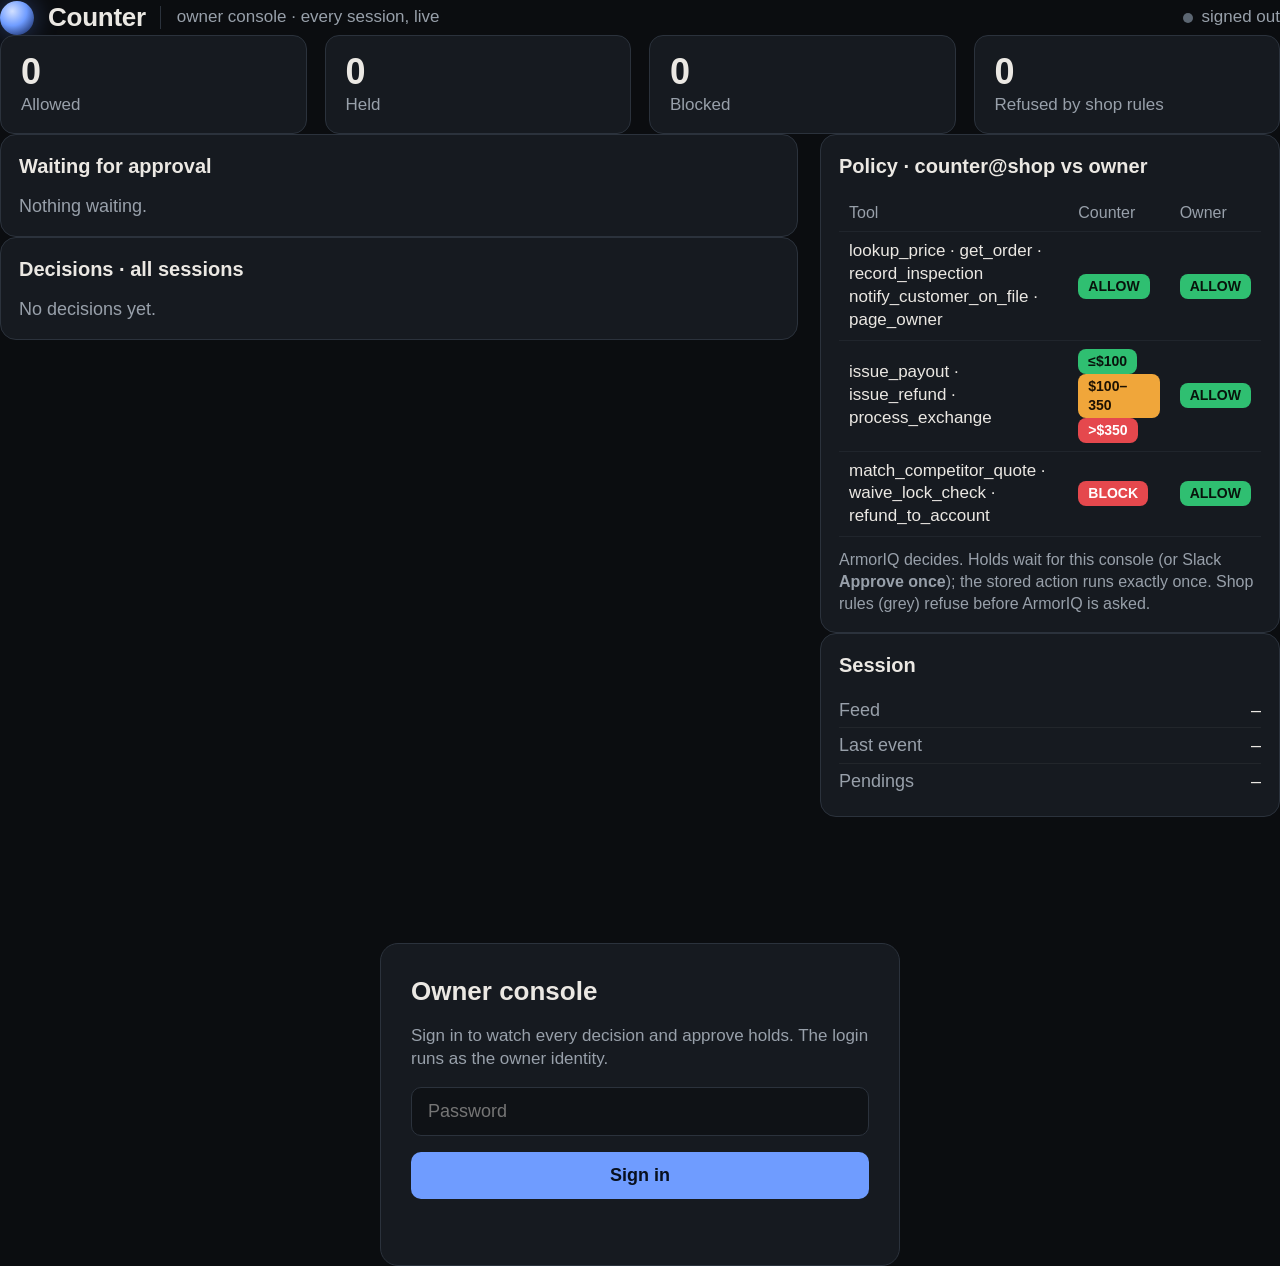
==== web/owner.html @ bdbe6e8f "web: call screen, owner console, six-beat mock replay, dev stub - index.html / app.js / style.css: t" ====
<!doctype html>
<html lang="en">
<head>
<meta charset="utf-8">
<title>Counter · owner console</title>
<meta name="viewport" content="width=device-width, initial-scale=1">
<link rel="stylesheet" href="style.css">
</head>
<body class="owner-page">

<header class="owner-head">
  <div class="brand">
    <span class="brand-orb"></span>
    <span class="brand-name">Counter</span>
    <span class="brand-sub">owner console · every session, live</span>
  </div>
  <div class="actions">
    <span class="status" id="feedState"><i class="dot"></i><span id="feedText">signed out</span></span>
    <button class="btn" id="resetBtn" hidden>Reset demo</button>
    <button class="btn" id="logoutBtn" hidden>Log out</button>
  </div>
</header>

<section class="stats">
  <div class="stat"><b id="stAllow">0</b><span>Allowed</span></div>
  <div class="stat"><b id="stHold">0</b><span>Held</span></div>
  <div class="stat"><b id="stBlock">0</b><span>Blocked</span></div>
  <div class="stat"><b id="stRefused">0</b><span>Refused by shop rules</span></div>
</section>

<section class="cols">
  <div>
    <div class="panel">
      <h2>Waiting for approval <span id="pendCount"></span></h2>
      <div id="pendList"><div class="empty" style="color:var(--mute)">Nothing waiting.</div></div>
    </div>
    <div class="panel">
      <h2>Decisions · all sessions <span id="decCount"></span></h2>
      <div class="dlist" id="decList">
        <div class="empty" style="color:var(--mute)">No decisions yet.</div>
      </div>
    </div>
  </div>
  <div>
    <div class="panel">
      <h2>Policy · counter@shop vs owner</h2>
      <table class="policy">
        <tr><th>Tool</th><th>Counter</th><th>Owner</th></tr>
        <tr><td>lookup_price · get_order · record_inspection<br>notify_customer_on_file · page_owner</td>
            <td><span class="pill allow">ALLOW</span></td><td><span class="pill allow">ALLOW</span></td></tr>
        <tr><td>issue_payout · issue_refund · process_exchange</td>
            <td><span class="pill allow">≤$100</span> <span class="pill hold">$100–350</span>
                <span class="pill block">&gt;$350</span></td>
            <td><span class="pill allow">ALLOW</span></td></tr>
        <tr><td>match_competitor_quote · waive_lock_check · refund_to_account</td>
            <td><span class="pill block">BLOCK</span></td><td><span class="pill allow">ALLOW</span></td></tr>
      </table>
      <p style="font-size:16px;color:var(--mute);margin:12px 0 0">
        ArmorIQ decides. Holds wait for this console (or Slack <b>Approve once</b>); the stored
        action runs exactly once. Shop rules (grey) refuse before ArmorIQ is asked.</p>
    </div>
    <div class="panel">
      <h2>Session</h2>
      <div class="kv"><span>Feed</span><span id="sessFeed">–</span></div>
      <div class="kv"><span>Last event</span><span id="sessLast">–</span></div>
      <div class="kv"><span>Pendings</span><span id="sessPend">–</span></div>
    </div>
  </div>
</section>

<div class="login" id="login">
  <h1>Owner console</h1>
  <p>Sign in to watch every decision and approve holds. The login runs as the owner identity.</p>
  <input id="pw" type="password" placeholder="Password" autocomplete="current-password">
  <button id="go">Sign in</button>
  <div class="err" id="loginErr"></div>
</div>

<script type="module">
const $ = (id) => document.getElementById(id);
const state = {token: sessionStorage.getItem("counter_owner_token") || "", decisions: [], pendings: {},
  stats: {allow: 0, hold: 0, block: 0, refused: 0}, es: null};

const money = (a) => (a === null || a === undefined || a === "") ? "" :
  "$" + (Number(a) % 1 === 0 ? String(Number(a)) : Number(a).toFixed(2));
const time = (ts) => ts ? new Date(ts).toLocaleTimeString([], {hour12: false}) : "";
const esc = (s) => String(s ?? "").replace(/[&<>"]/g, (c) => ({"&": "&amp;", "<": "&lt;", ">": "&gt;", '"': "&quot;"}[c]));
const who = (role) => role === "owner" ? "owner · Sam" : "counter@shop";

async function api(path, opts = {}) {
  const res = await fetch(path, {...opts, headers: {"Content-Type": "application/json",
    "X-Owner-Token": state.token, ...(opts.headers || {})}});
  if (res.status === 401) { signOut("Session expired. Sign in again."); throw new Error("401"); }
  if (!res.ok && res.status !== 409) throw new Error(`${res.status}`);
  return res.status === 409 ? {conflict: true} : res.json();
}

function setFeed(kind, text) { $("feedState").className = "status" + (kind ? " " + kind : ""); $("feedText").textContent = text; }

async function signIn(password) {
  const res = await fetch("api/session", {method: "POST", headers: {"Content-Type": "application/json"},
    body: JSON.stringify({role: "owner", password})});
  if (!res.ok) throw new Error(res.status === 401 ? "Wrong password." : `login failed (${res.status})`);
  const data = await res.json();
  state.token = data.owner_token || data.token || "";
  if (!state.token) throw new Error("no owner token in the session response");
  sessionStorage.setItem("counter_owner_token", state.token);
  $("login").hidden = true; $("resetBtn").hidden = false; $("logoutBtn").hidden = false;
  $("sessFeed").textContent = data.identity_label || "owner";
  setFeed("live", "live feed");
  openStream();
  await loadPending();
}

function signOut(message) {
  state.es?.close(); state.es = null;
  sessionStorage.removeItem("counter_owner_token");
  state.token = "";
  $("login").hidden = false; $("resetBtn").hidden = true; $("logoutBtn").hidden = true;
  setFeed("", "signed out");
  if (message) $("loginErr").textContent = message;
}

function openStream() {
  const url = `api/events?session_id=*&token=${encodeURIComponent(state.token)}`;
  const es = new EventSource(url);
  state.es = es;
  for (const type of ["decision", "pending", "pending_resolved", "reset", "case"]) {
    es.addEventListener(type, (ev) => { try { onEvent(type, JSON.parse(ev.data)); } catch { /* ignore */ } });
  }
  es.onopen = () => setFeed("live", "live feed");
  es.onerror = () => setFeed("error", "feed reconnecting…");
}

function onEvent(type, data) {
  $("sessLast").textContent = `${type} · ${new Date().toLocaleTimeString([], {hour12: false})}`;
  if (type === "decision") addDecision(data);
  else if (type === "pending") addPending(data);
  else if (type === "pending_resolved") { resolveCard(data); loadPending(); }
  else if (type === "reset") { state.decisions = []; state.pendings = {};
    state.stats = {allow: 0, hold: 0, block: 0, refused: 0}; renderStats(); renderDecisions();
    renderPending(); }
}

function renderStats() {
  $("stAllow").textContent = state.stats.allow;
  $("stHold").textContent = state.stats.hold;
  $("stBlock").textContent = state.stats.block;
  $("stRefused").textContent = state.stats.refused;
}

function chip(d) {
  if (d.layer === "SHOP_RULE") return ['rule', "SHOP RULE"];
  if (d.action === "hold") return ["hold", "ARMORIQ HOLD"];
  if (d.action === "block") return ["block", "ARMORIQ BLOCK"];
  return ["allow", "ARMORIQ ALLOW"];
}

const seen = new Set();
function addDecision(d) {
  if (!d?.id || seen.has(d.id)) return;
  seen.add(d.id);
  state.decisions.push(d);
  const key = d.layer === "SHOP_RULE" ? "refused" : d.action === "allow" ? "allow" : d.action;
  if (key in state.stats) state.stats[key]++;
  renderStats();
  renderDecisions();
}

function renderDecisions() {
  const list = $("decList");
  const items = state.decisions.slice(-60);
  $("decCount").textContent = state.decisions.length ? `${state.decisions.length} total` : "";
  if (!items.length) { list.innerHTML = '<div class="empty" style="color:var(--mute)">No decisions yet.</div>'; return; }
  list.replaceChildren(...items.map(d => {
    const [cls, label] = chip(d);
    const amount = d.args?.amount;
    const div = document.createElement("div");
    div.className = "ev";
    div.innerHTML = `
      <span class="chip ${cls}">${label}</span>
      <div><code>${esc(d.tool)}</code>
        <div style="font-size:15px;color:var(--mute)">${esc(who(d.role))} · ${time(d.ts)} · ${esc(d.reason || "")}</div></div>
      <span class="amt">${amount !== undefined ? money(amount) : ""}</span>
      <span class="ms">${d.ms !== undefined ? (d.ms / 1000).toFixed(1) + " s" : ""}</span>`;
    return div;
  }));
  list.scrollTop = list.scrollHeight;
}

/* ------------------------------------------------------------- pendings */

async function loadPending() {
  if (!state.token) return;
  const data = await api("api/pending");
  state.pendings = {};
  for (const p of data.pending || []) state.pendings[p.pending_id] = p;
  renderPending();
  $("sessPend").textContent = String((data.pending || []).filter(p => p.status === "waiting").length);
}

function addPending(p) {
  state.pendings[p.pending_id] = p;
  renderPending();
  loadPending().catch(() => {});
}

function renderPending() {
  const list = $("pendList");
  const items = Object.values(state.pendings).sort((a, b) => (a.created_ts || "").localeCompare(b.created_ts || ""));
  const waiting = items.filter(p => p.status === "waiting");
  $("pendCount").textContent = waiting.length ? `${waiting.length} waiting` : "";
  if (!items.length) { list.innerHTML = '<div class="empty" style="color:var(--mute)">Nothing waiting.</div>'; return; }
  list.replaceChildren(...items.map(p => {
    const amount = p.args?.amount;
    const div = document.createElement("div");
    const statusText = {waiting: "waiting for you", executed: `approved — done`, rejected: "rejected by you",
      failed: "failed"} [p.status] || p.status;
    div.className = "pend" + (p.status === "waiting" ? "" : " resolved");
    div.dataset.pid = p.pending_id;
    div.innerHTML = `
      <div>${p.has_still
        ? `<img src="api/pending/${esc(p.pending_id)}/still.jpg?token=${encodeURIComponent(state.token)}" alt="camera still">`
        : `<div style="height:180px;border-radius:12px;background:#05070a;display:grid;place-items:center;color:var(--mute)">no still</div>`}</div>
      <div>
        <div class="ptool">${esc(p.tool)}</div>
        <div class="kv"><span>Amount</span><span>${amount !== undefined ? money(amount) : "—"}</span></div>
        <div class="kv"><span>Reason</span><span>${esc(p.args?.reason || p.armoriq_reason || "amount requires owner approval")}</span></div>
        <div class="kv"><span>Session</span><span>${esc(p.session_id)}</span></div>
        <div class="kv"><span>Status</span><span class="${p.status === "waiting" ? "warn" : "ok"}">${esc(statusText)}</span></div>
        ${p.customer_said ? `<div class="kv"><span>Customer</span><span>“${esc(p.customer_said)}”</span></div>` : ""}
        <div class="btns">
          <button class="ap" ${p.status === "waiting" ? "" : "disabled"}>Approve once</button>
          <button class="rj" ${p.status === "waiting" ? "" : "disabled"}>Reject</button>
        </div>
      </div>`;
    div.querySelector(".ap").onclick = () => decide(p.pending_id, "approve");
    div.querySelector(".rj").onclick = () => decide(p.pending_id, "reject");
    return div;
  }));
}

async function decide(pid, action) {
  const card = document.querySelector(`.pend[data-pid="${pid}"]`);
  const out = await api(`api/pending/${pid}/${action}`, {method: "POST"});
  if (out?.conflict) { loadPending(); return; }
  resolveCard({pending_id: pid, status: action === "approve" ? "executed" : "rejected", result: out?.result, tool: out?.tool});
  loadPending().catch(() => {});
}

function resolveCard(ev) {
  const card = document.querySelector(`.pend[data-pid="${ev.pending_id}"]`);
  if (!card) return;
  const ok = ev.status === "executed";
  card.classList.add("resolved");
  const status = card.querySelector(".kv:last-of-type span:last-child");
  if (status) { status.className = ok ? "ok" : "bad";
    status.textContent = ok ? `approved once — ${ev.result?.status || "done"}` : "rejected"; }
  for (const b of card.querySelectorAll(".btns button")) b.disabled = true;
}

/* ------------------------------------------------------------------ boot */

$("go").onclick = async () => {
  $("loginErr").textContent = "";
  const pw = $("pw").value;
  $("pw").value = "";
  try { await signIn(pw); }
  catch (e) { $("loginErr").textContent = e.message; }
};
$("pw").addEventListener("keydown", (e) => { if (e.key === "Enter") $("go").click(); });
$("logoutBtn").onclick = () => signOut("");
$("resetBtn").onclick = async () => {
  await api("api/reset", {method: "POST"});
  $("sessLast").textContent = "reset · " + new Date().toLocaleTimeString([], {hour12: false});
  await loadPending();
};
renderStats();
renderDecisions();
renderPending();
if (state.token) { signIn0(); } else { $("login").hidden = false; }

async function signIn0() {           // reuse a stored token after a reload
  try {
    $("login").hidden = true; $("resetBtn").hidden = false; $("logoutBtn").hidden = false;
    setFeed("live", "live feed");
    $("sessFeed").textContent = "owner (stored token)";
    openStream();
    await loadPending();
  } catch (e) { signOut("Session expired. Sign in again."); }
}
window.__owner = {state};
</script>
</body>
</html>
---- web/style.css ----
/* Counter call screen + owner console.
   Colours and layout follow reference/interface-sketch.html; sized for a
   1920x1080 screen recording. */

:root{
  --bg:#0b0d10; --panel:#161a20; --panel2:#1e232b; --line:#2b323c; --line2:#20252c;
  --text:#ebe8e3; --mute:#98a0aa;
  --allow:#2fbf71; --hold:#f0a63a; --block:#e5484d; --rule:#8b929c; --blue:#6f9cff;
  --mono: ui-monospace, "SF Mono", Menlo, Consolas, monospace;
  --sans: -apple-system, BlinkMacSystemFont, "Segoe UI", Inter, Roboto, sans-serif;
}
*{box-sizing:border-box}
html,body{height:100%}
body{margin:0;background:var(--bg);color:var(--text);font-family:var(--sans);font-size:19px;line-height:1.35}
body.call-page{display:flex;flex-direction:column;height:100vh;overflow:hidden}
button{font-family:inherit}
[hidden]{display:none !important}

/* ---------------------------------------------------------------- top bar */
.topbar{height:80px;flex:none;display:flex;align-items:center;justify-content:space-between;gap:20px;
  padding:0 30px;border-bottom:1px solid var(--line);background:#0f1216}
.brand{display:flex;align-items:center;gap:14px;min-width:0}
.brand-orb{width:34px;height:34px;border-radius:50%;flex:none;
  background:radial-gradient(circle at 36% 30%,#d2e0ff,#6f9cff 45%,#2b4486 80%);box-shadow:0 0 24px #5a85ee66}
.brand-name{font-size:26px;font-weight:700;letter-spacing:-.01em}
.brand-sub{font-size:17px;color:var(--mute);border-left:1px solid var(--line);padding-left:16px;
  white-space:nowrap;overflow:hidden;text-overflow:ellipsis}
.topbar-right{display:flex;align-items:center;gap:22px;white-space:nowrap}
.status{display:flex;align-items:center;gap:9px;font-size:17px;color:var(--mute)}
.status .dot{width:10px;height:10px;border-radius:50%;background:#5c6672}
.status.live{color:var(--text)} .status.live .dot{background:var(--allow);box-shadow:0 0 10px var(--allow)}
.status.error .dot{background:var(--block)}
.badge-armoriq{display:flex;align-items:center;gap:10px;font-size:17px;
  background:var(--panel);border:1px solid var(--line);border-radius:999px;padding:9px 18px}
.badge-armoriq .shield{width:18px;height:20px;flex:none;
  background:linear-gradient(180deg,#6f9cff,#3358b0);clip-path:polygon(50% 0,100% 18%,100% 62%,50% 100%,0 62%,0 18%)}
.badge-armoriq b{font-weight:600}

/* ------------------------------------------------------------------ call */
.call{flex:1;min-height:0;display:grid;grid-template-columns:minmax(0,1fr) 620px;gap:22px;padding:20px 30px 24px}
.stage{display:flex;flex-direction:column;gap:12px;min-width:0;min-height:0}
.controls{display:flex;align-items:center;gap:14px;flex:none}
.ctl{display:inline-flex;align-items:center;gap:12px;border:1px solid var(--line);background:var(--panel);
  color:var(--mute);border-radius:10px;padding:9px 18px;font-size:17px;cursor:pointer}
.ctl.on{color:var(--text)}
.ctl .sw{position:relative;width:40px;height:23px;border-radius:999px;background:#31383f;transition:background .12s}
.ctl.on .sw{background:var(--allow)}
.ctl .sw::after{content:"";position:absolute;top:3px;left:3px;width:17px;height:17px;border-radius:50%;
  background:#fff;transition:left .12s}
.ctl.on .sw::after{left:20px}
.hint{font-size:16px;color:var(--mute)}
.hint kbd{font-family:var(--mono);font-size:15px;border:1px solid var(--line);border-bottom-width:2px;
  border-radius:6px;padding:1px 7px;background:var(--panel2);color:var(--text)}
.mock-tag{font-size:16px;color:#1d1203;background:var(--hold);border-radius:999px;padding:4px 14px;font-weight:600}

/* the big tile: agent full + camera pip, or camera full + agent pip */
.big{position:relative;flex:1;min-height:0;border-radius:16px;overflow:hidden;background:var(--panel);
  border:1px solid var(--line)}
.tile{position:absolute}
.tile-camera{inset:22px 22px auto auto;width:360px;height:224px;border-radius:12px;overflow:hidden;
  border:1px solid var(--line);box-shadow:0 14px 34px #000a;background:#05070a;z-index:3}
.tile-camera video,.tile-camera canvas{width:100%;height:100%;object-fit:cover;display:block}
.big.show-me .tile-camera{inset:0;width:auto;height:auto;border-radius:0;border:0;box-shadow:none;z-index:1}
.tile-agent{inset:0;display:grid;place-items:center;z-index:2;
  background:radial-gradient(circle at 50% 45%,#1c2637,#10141a 72%)}
.tile-agent .agent-inner{display:flex;flex-direction:column;align-items:center;gap:22px;width:100%;padding:0 40px}
.big.show-me .tile-agent{inset:22px 22px auto auto;width:360px;height:224px;border-radius:12px;
  border:1px solid var(--line);box-shadow:0 14px 34px #000a;z-index:3;
  background:radial-gradient(circle at 50% 42%,#1c2637,#0f131a 74%)}
.big.show-me .tile-agent .agent-inner{gap:10px;padding:0}
.big.show-me .tile-agent .cam-note{display:none}
.big.cam-off .tile-camera{display:none}
.orb{width:34%;aspect-ratio:1;border-radius:50%;flex:none;
  background:radial-gradient(circle at 36% 30%,#d2e0ff,#6f9cff 42%,#2b4486 78%);
  box-shadow:0 0 90px #5a85ee55;animation:breathe 3.2s ease-in-out infinite}
.big.show-me .orb{width:36%}
.big.talking .orb{animation:talk .8s ease-in-out infinite}
@keyframes talk{0%,100%{transform:scale(1)}25%{transform:scale(1.07)}55%{transform:scale(.96)}80%{transform:scale(1.04)}}
@keyframes breathe{0%,100%{transform:scale(.97);opacity:.86}50%{transform:scale(1.02);opacity:1}}
.cam-note{display:none;font-size:22px;color:var(--mute);text-align:center;max-width:660px;line-height:1.5}
.big.cam-off .cam-note{display:block}
.tile-label{position:absolute;left:14px;bottom:12px;font-size:15px;background:#000a;padding:4px 12px;
  border-radius:8px;z-index:6;white-space:nowrap}
.tile-camera .tile-label{left:auto;right:14px}
.prompt{position:absolute;left:22px;top:22px;max-width:72%;background:#000b;border:1px solid #fff3;
  border-radius:999px;padding:11px 20px;font-size:18px;z-index:6;overflow:hidden;text-overflow:ellipsis;white-space:nowrap}
.snap{position:absolute;left:22px;bottom:22px;width:150px;height:198px;border-radius:10px;border:2px solid #fff;
  overflow:hidden;background:#000;box-shadow:0 10px 26px #000b;z-index:6}
.snap img{width:100%;height:100%;object-fit:cover;display:block}
.snap span{position:absolute;left:0;right:0;bottom:0;background:#000c;font-size:14px;text-align:center;padding:2px}
.guide{position:absolute;left:50%;top:50%;transform:translate(-50%,-50%);width:min(42%,520px);aspect-ratio:3/4;
  border:3px dashed #ffffffaa;border-radius:22px;z-index:2;display:none;pointer-events:none}
.big.show-me .guide{display:block}
.waiting{position:absolute;left:50%;bottom:24px;transform:translateX(-50%);z-index:7;display:flex;gap:12px;
  align-items:center;background:#2a2110;border:1px solid var(--hold);color:#ffd9a0;border-radius:12px;
  padding:13px 22px;font-size:19px;white-space:nowrap;box-shadow:0 12px 30px #000a}
.waiting .dot{width:10px;height:10px;border-radius:50%;background:var(--hold);animation:breathe 1.2s infinite}
.waiting.approved{background:#102a19;border-color:var(--allow);color:#cdf3dd}
.waiting.declined{background:#2a1214;border-color:var(--block);color:#ffd4d6}
.waiting.approved .dot,.waiting.declined .dot{animation:none}

/* transcript + input */
.talk{flex:none;display:flex;flex-direction:column;gap:10px}
.transcript{height:158px;overflow:hidden;display:flex;flex-direction:column;justify-content:flex-end;gap:8px}
.bubble{background:var(--panel);border:1px solid var(--line);border-radius:12px;padding:10px 16px;
  font-size:19.5px;line-height:1.4;animation:bubble .18s ease-out}
.bubble b{color:var(--blue);margin-right:10px;font-weight:600}
.bubble.you b{color:var(--mute)}
.bubble.you{background:#13171d;border-color:var(--line2)}
.bubble.streaming::after{content:"▍";color:var(--blue);animation:blink 1s steps(2) infinite}
@keyframes bubble{from{opacity:0;transform:translateY(4px)}to{opacity:1}}
@keyframes blink{50%{opacity:0}}
.chips{display:flex;gap:10px;flex-wrap:wrap}
.chips button{border:1px solid var(--line);background:var(--panel2);color:var(--text);border-radius:999px;
  padding:9px 18px;font-size:17px;cursor:pointer}
.chips button:hover{border-color:#3d4652}
.textbar{display:flex;align-items:center;gap:12px;border:1px solid var(--line);border-radius:12px;
  background:var(--panel);padding:8px 10px 8px 16px}
.textbar .mic{width:24px;height:24px;border-radius:50%;background:var(--blue);flex:none;position:relative}
.textbar .mic.muted{background:#41474f}
.textbar .mic::after{content:"";position:absolute;left:50%;top:50%;transform:translate(-50%,-50%);
  width:7px;height:11px;border-radius:4px;background:#fff}
.textbar input{flex:1;background:transparent;border:0;outline:none;color:var(--text);font-size:19px}
.textbar input::placeholder{color:var(--mute)}
.textbar button.send{background:var(--blue);color:#08101f;border:0;border-radius:9px;padding:10px 22px;
  font-size:17px;font-weight:600;cursor:pointer}

/* ---------------------------------------------------------------- console */
.console{background:var(--panel);border:1px solid var(--line);border-radius:16px;padding:18px 18px 16px;
  display:flex;flex-direction:column;gap:16px;min-height:0}
.chead{display:flex;align-items:baseline;justify-content:space-between;gap:12px;font-size:17px;color:var(--mute)}
.chead b{color:var(--text);font-size:20px;font-weight:700}
.case{flex:none;background:var(--panel2);border-radius:12px;padding:14px 16px;font-size:17px}
.case h3{margin:0 0 10px;font-size:20px;display:flex;align-items:center;gap:10px}
.case h3 .kind{font-weight:700}
.case .empty{color:var(--mute);font-size:16px;line-height:1.45}
.kv{display:flex;justify-content:space-between;gap:16px;padding:5px 0;border-bottom:1px solid rgba(255,255,255,.05)}
.kv:last-child{border-bottom:0}
.kv span:first-child{color:var(--mute);flex:none}
.kv span:last-child{text-align:right;overflow:hidden;text-overflow:ellipsis;white-space:nowrap}
.bad{color:#ff8a8d}.ok{color:#7be0a6}.warn{color:#ffc98a}.mut{color:var(--mute)}
.rail{flex:1;min-height:0;display:flex;flex-direction:column;gap:9px;overflow-y:auto;padding-right:4px}
.rail::-webkit-scrollbar{width:8px}.rail::-webkit-scrollbar-thumb{background:#2c333d;border-radius:4px}
.rail .rhead{display:flex;align-items:center;justify-content:space-between;font-size:14px;color:var(--mute);
  text-transform:uppercase;letter-spacing:.08em;margin:6px 0 2px;position:sticky;top:0;background:var(--panel);
  padding:2px 0;z-index:1}
.rail .empty{color:var(--mute);font-size:16px}
.ev{display:grid;grid-template-columns:1fr auto;gap:4px 10px;background:#0f1216;border-radius:12px;
  padding:10px 13px;border:1px solid var(--line2)}
.ev.new{animation:flash 1.4s ease-out}
@keyframes flash{0%{box-shadow:0 0 0 2px rgba(111,156,255,.75)}100%{box-shadow:0 0 0 0 rgba(111,156,255,0)}}
.ev .top{display:flex;align-items:center;gap:10px}
.ev .ms{color:var(--mute);font-size:14.5px;justify-self:end}
.ev code{font-family:var(--mono);font-size:17px;color:var(--text);overflow:hidden;text-overflow:ellipsis}
.ev .amt{justify-self:end;font-family:var(--mono);font-size:17px;color:var(--text)}
.ev small{grid-column:1 / -1;color:var(--mute);font-size:15px;line-height:1.35;
  display:-webkit-box;-webkit-line-clamp:2;-webkit-box-orient:vertical;overflow:hidden}
.chip{font-size:12px;font-weight:700;letter-spacing:.05em;padding:3px 8px;border-radius:6px;white-space:nowrap;
  display:inline-flex;align-items:center;gap:6px}
.chip::before{content:"";width:10px;height:12px;flex:none;
  background:currentColor;clip-path:polygon(50% 0,100% 18%,100% 62%,50% 100%,0 62%,0 18%)}
.chip.allow{background:var(--allow);color:#08130c}
.chip.hold{background:var(--hold);color:#1d1203}
.chip.block{background:var(--block);color:#fff}
.chip.rule{background:#3a4049;color:#d6dae0;border:1px solid var(--rule)}
.chip.rule::before{background:#aab1ba}

/* ------------------------------------------------------------- page log */
.log{position:fixed;right:26px;bottom:22px;width:560px;max-height:320px;background:#0d1014ee;
  border:1px solid var(--line);border-radius:12px;z-index:40;display:flex;flex-direction:column;overflow:hidden;
  box-shadow:0 18px 50px #000c}
.log .lhead{display:flex;justify-content:space-between;align-items:center;padding:8px 12px;
  border-bottom:1px solid var(--line);font-size:15px;color:var(--mute)}
.log .lhead button{background:transparent;border:1px solid var(--line);color:var(--mute);border-radius:6px;
  font-size:14px;padding:2px 10px;cursor:pointer}
.log .lbody{overflow-y:auto;padding:9px 12px;font-family:var(--mono);font-size:14px;color:#c8cfd8;line-height:1.5}

/* ------------------------------------------------------- owner console */
.owner{padding:24px 32px 40px;display:flex;flex-direction:column;gap:20px;min-height:100vh}
.owner-head{display:flex;align-items:center;justify-content:space-between;gap:20px}
.owner-head .actions{display:flex;align-items:center;gap:12px}
.stats{display:grid;grid-template-columns:repeat(4,minmax(0,1fr));gap:18px}
.stat{background:var(--panel);border:1px solid var(--line);border-radius:14px;padding:16px 20px}
.stat b{display:block;font-size:36px;line-height:1.1}
.stat span{font-size:17px;color:var(--mute)}
.cols{display:grid;grid-template-columns:minmax(0,1fr) 600px;gap:22px;align-items:start}
.panel{background:var(--panel);border:1px solid var(--line);border-radius:16px;padding:18px}
.panel h2{margin:0 0 14px;font-size:20px;display:flex;justify-content:space-between;align-items:baseline}
.panel h2 span{font-size:16px;color:var(--mute);font-weight:400}
.pend{background:var(--panel);border:1px solid var(--hold);border-radius:16px;padding:18px;margin-bottom:16px;
  display:grid;grid-template-columns:250px minmax(0,1fr);gap:18px}
.pend img{width:100%;border-radius:12px;background:#05070a;display:block}
.pend .ptool{font-family:var(--mono);font-size:19px}
.pend .btns{display:flex;gap:10px;margin-top:14px}
.pend .btns button{border:0;border-radius:10px;padding:12px 22px;font-size:18px;font-weight:600;cursor:pointer}
.pend .btns .ap{background:var(--allow);color:#06120a}
.pend .btns .rj{background:#2b313a;color:var(--text)}
.pend.resolved{border-color:var(--line)}
.pend.resolved .btns button{opacity:.45;cursor:default}
.dlist{display:flex;flex-direction:column;gap:10px;max-height:70vh;overflow-y:auto;padding-right:4px}
.dlist .ev{grid-template-columns:auto minmax(0,1fr) auto auto}
.dlist .who{font-size:15px;color:var(--mute);grid-column:auto}
.login{max-width:520px;margin:14vh auto;background:var(--panel);border:1px solid var(--line);
  border-radius:18px;padding:30px;display:flex;flex-direction:column;gap:16px}
.login h1{margin:0;font-size:26px}
.login p{margin:0;color:var(--mute);font-size:17px}
.login input{background:#0f1216;border:1px solid var(--line);color:var(--text);border-radius:10px;
  padding:13px 16px;font-size:18px;outline:none}
.login button{background:var(--blue);color:#08101f;border:0;border-radius:10px;padding:13px 18px;
  font-size:18px;font-weight:600;cursor:pointer}
.login .err{color:#ff8a8d;font-size:16px;min-height:20px}
.btn{border:1px solid var(--line);background:var(--panel2);color:var(--text);border-radius:10px;
  padding:10px 18px;font-size:17px;cursor:pointer}
.btn:hover{border-color:#3d4652}
table.policy{width:100%;border-collapse:collapse;font-size:17px}
table.policy td,table.policy th{padding:8px 10px;border-bottom:1px solid var(--line2);text-align:left}
table.policy th{color:var(--mute);font-weight:500;font-size:16px}
.pill{display:inline-block;border-radius:8px;padding:3px 10px;font-size:14px;font-weight:700}
.pill.allow{background:var(--allow);color:#08130c}.pill.hold{background:var(--hold);color:#1d1203}
.pill.block{background:var(--block);color:#fff}

/* owner console is denser: slightly smaller type overall */
.owner{font-size:18px}

@media (max-width:1560px){
  .call{grid-template-columns:minmax(0,1fr) 480px}
  .cols{grid-template-columns:minmax(0,1fr) 460px}
  body{font-size:18px}
  .tile-camera{width:300px;height:188px}
  .big.show-me .tile-agent{width:300px;height:188px}
}
@media (max-height:820px){
  .transcript{height:118px}
  .topbar{height:68px}
}
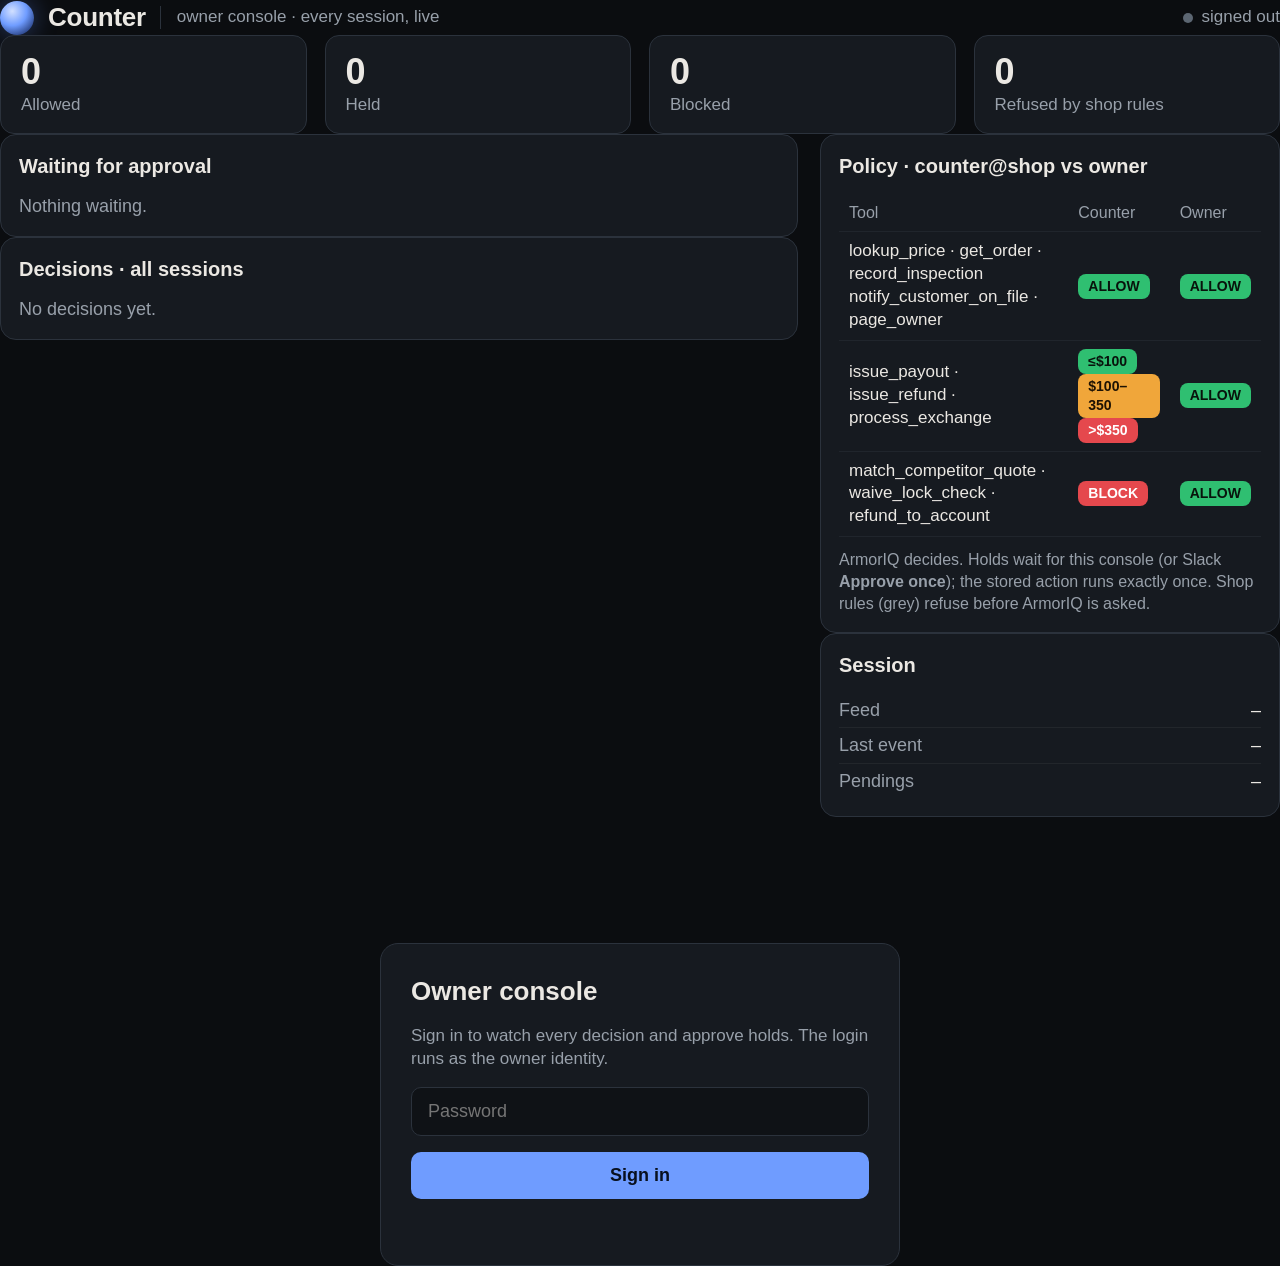
==== commit 85ff7d41: "web: run the page against the real backend, fix the pending list shape - check_web.py: --real PORT d" ====
--- a/web/owner.html
+++ b/web/owner.html
@@ -97,12 +97,19 @@
 
 function setFeed(kind, text) { $("feedState").className = "status" + (kind ? " " + kind : ""); $("feedText").textContent = text; }
 
+function pickOwnerToken(data) {
+  for (const k of ["owner_token", "token", "ownerToken", "x_owner_token", "access_token"]) {
+    if (data && typeof data[k] === "string" && data[k]) return data[k];
+  }
+  return "";
+}
+
 async function signIn(password) {
   const res = await fetch("api/session", {method: "POST", headers: {"Content-Type": "application/json"},
     body: JSON.stringify({role: "owner", password})});
   if (!res.ok) throw new Error(res.status === 401 ? "Wrong password." : `login failed (${res.status})`);
   const data = await res.json();
-  state.token = data.owner_token || data.token || "";
+  state.token = pickOwnerToken(data);
   if (!state.token) throw new Error("no owner token in the session response");
   sessionStorage.setItem("counter_owner_token", state.token);
   $("login").hidden = true; $("resetBtn").hidden = false; $("logoutBtn").hidden = false;
@@ -193,10 +200,11 @@
 async function loadPending() {
   if (!state.token) return;
   const data = await api("api/pending");
+  const list = Array.isArray(data) ? data : (data.pending || []);   // CONTRACTS says list; the stub wraps it
   state.pendings = {};
-  for (const p of data.pending || []) state.pendings[p.pending_id] = p;
+  for (const p of list) state.pendings[p.pending_id] = p;
   renderPending();
-  $("sessPend").textContent = String((data.pending || []).filter(p => p.status === "waiting").length);
+  $("sessPend").textContent = String(list.filter(p => p.status === "waiting").length);
 }
 
 function addPending(p) {
